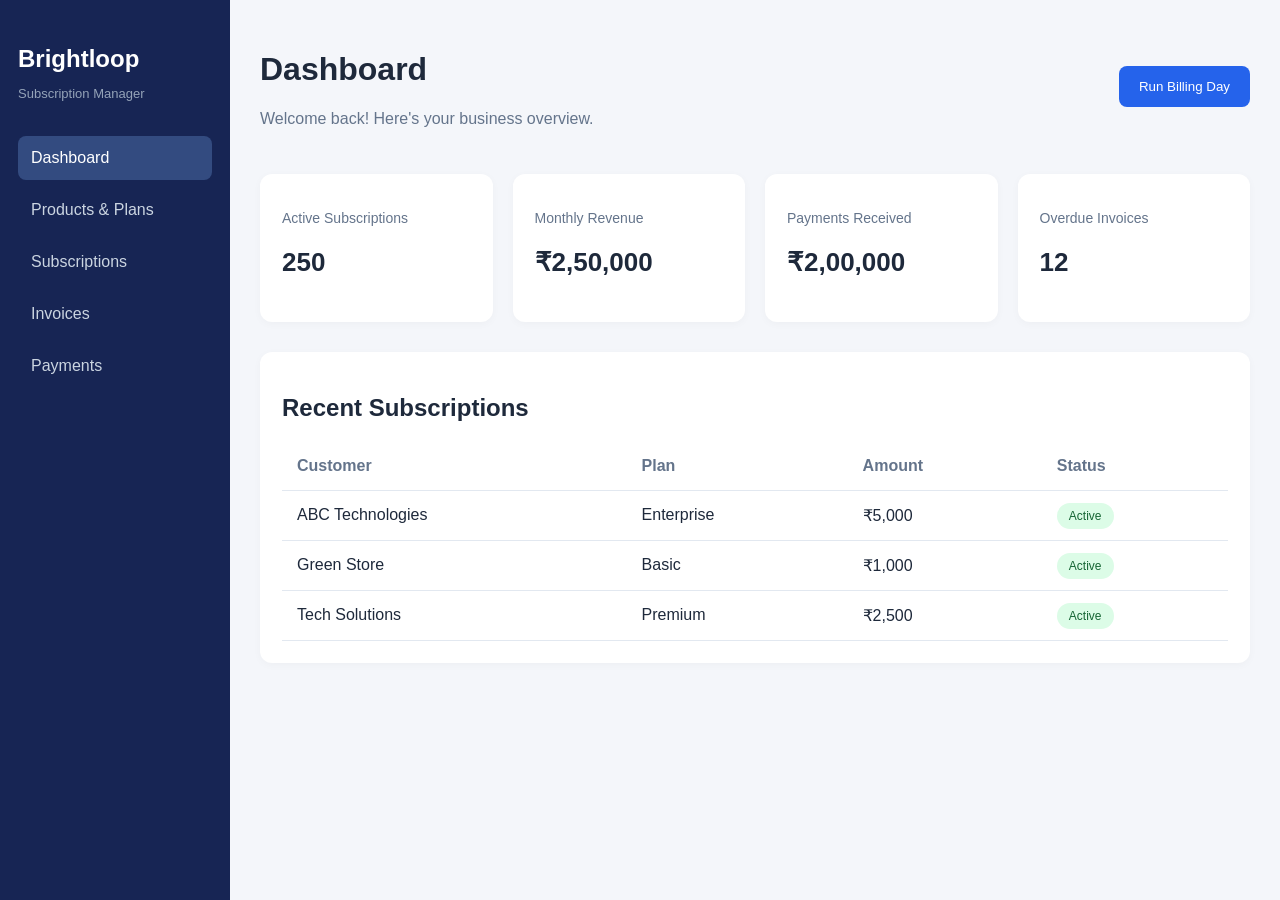
==== index.html @ ba72cec9 "Add Products and Plans page" ====
<!doctype html>
<html lang="en">
  <head>
    <meta charset="UTF-8" />
    <meta name="viewport" content="width=device-width, initial-scale=1.0" />
    <title>Brightloop | Subscription Management</title>
    <link rel="stylesheet" href="styles.css" />
  </head>

  <body>
    <aside class="sidebar">
      <h2>Brightloop</h2>
      <p class="subtitle">Subscription Manager</p>

      <nav>
        <a href="#" class="active" data-page="dashboardPage">Dashboard</a>
        <a href="#" data-page="productsPage">Products &amp; Plans</a>
        <a href="#">Subscriptions</a>
        <a href="#">Invoices</a>
        <a href="#">Payments</a>
      </nav>
    </aside>

    <main class="main">
      <header>
        <div>
          <h1 id="pageTitle">Dashboard</h1>
          <p id="pageDescription">
            Welcome back! Here's your business overview.
          </p>
        </div>
        <button id="billingBtn" type="button">Run Billing Day</button>
      </header>

      <section id="dashboardPage">
        <section class="cards">
          <div class="card">
            <p>Active Subscriptions</p>
            <h2 id="activeCount">250</h2>
          </div>

          <div class="card">
            <p>Monthly Revenue</p>
            <h2 id="revenue">₹2,50,000</h2>
          </div>

          <div class="card">
            <p>Payments Received</p>
            <h2>₹2,00,000</h2>
          </div>

          <div class="card">
            <p>Overdue Invoices</p>
            <h2>12</h2>
          </div>
        </section>

        <section class="panel">
          <h2>Recent Subscriptions</h2>

          <table>
            <thead>
              <tr>
                <th>Customer</th>
                <th>Plan</th>
                <th>Amount</th>
                <th>Status</th>
              </tr>
            </thead>
            <tbody id="subscriptionTable"></tbody>
          </table>
        </section>
      </section>

      <section id="productsPage" hidden>
        <div class="panel">
          <h2>Add New Product</h2>

          <form id="productForm">
            <input
              id="productName"
              type="text"
              placeholder="Product name"
              required
            />

            <input
              id="productPrice"
              type="number"
              placeholder="Sales price"
              min="0"
              step="0.01"
              required
            />

            <select id="productType" required>
              <option value="">Select product type</option>
              <option value="Software">Software</option>
              <option value="Add-on">Add-on</option>
              <option value="Service">Service</option>
            </select>

            <button type="submit">Add Product</button>
          </form>
        </div>

        <div class="panel">
          <h2>Products &amp; Plans</h2>

          <table>
            <thead>
              <tr>
                <th>Product</th>
                <th>Type</th>
                <th>Sales Price</th>
              </tr>
            </thead>
            <tbody id="productTable"></tbody>
          </table>
        </div>
      </section>
    </main>

    <script src="app.js"></script>
  </body>
</html>
---- styles.css ----
* {
    box-sizing: border-box;
}

body {
    margin: 0;
    font-family: Arial, sans-serif;
    background: #f4f6fa;
    color: #1e293b;
}

.sidebar {
    position: fixed;
    width: 230px;
    height: 100vh;
    background: #172554;
    color: white;
    padding: 25px 18px;
}

.sidebar h2 {
    margin-bottom: 5px;
}

.subtitle {
    color: #94a3b8;
    font-size: 13px;
    margin-bottom: 35px;
}

nav a {
    display: block;
    color: #cbd5e1;
    text-decoration: none;
    padding: 13px;
    margin-bottom: 8px;
    border-radius: 8px;
}

nav a:hover,
nav a.active {
    background: #334b80;
    color: white;
}

.main {
    margin-left: 230px;
    padding: 30px;
}

header {
    display: flex;
    justify-content: space-between;
    align-items: center;
    margin-bottom: 30px;
}

header p {
    color: #64748b;
}

button {
    background: #2563eb;
    color: white;
    border: none;
    padding: 13px 20px;
    border-radius: 8px;
    cursor: pointer;
}

.cards {
    display: grid;
    grid-template-columns: repeat(4, 1fr);
    gap: 20px;
    margin-bottom: 30px;
}

.card, .panel {
    background: white;
    padding: 22px;
    border-radius: 12px;
    box-shadow: 0 2px 8px #00000008;
}

.card p {
    color: #64748b;
    font-size: 14px;
}

.card h2 {
    font-size: 26px;
}

.panel {
    overflow-x: auto;
}

table {
    width: 100%;
    border-collapse: collapse;
    margin-top: 20px;
}

th, td {
    text-align: left;
    padding: 15px;
    border-bottom: 1px solid #e2e8f0;
}

th {
    color: #64748b;
}

.status {
    background: #dcfce7;
    color: #166534;
    padding: 6px 12px;
    border-radius: 20px;
    font-size: 12px;
}

@media (max-width: 900px) {
    .cards {
        grid-template-columns: repeat(2, 1fr);
    }
}

@media (max-width: 600px) {
    .sidebar {
        position: static;
        width: 100%;
        height: auto;
    }

    .main {
        margin-left: 0;
        padding: 15px;
    }

    header {
        align-items: flex-start;
        flex-direction: column;
        gap: 15px;
    }
}
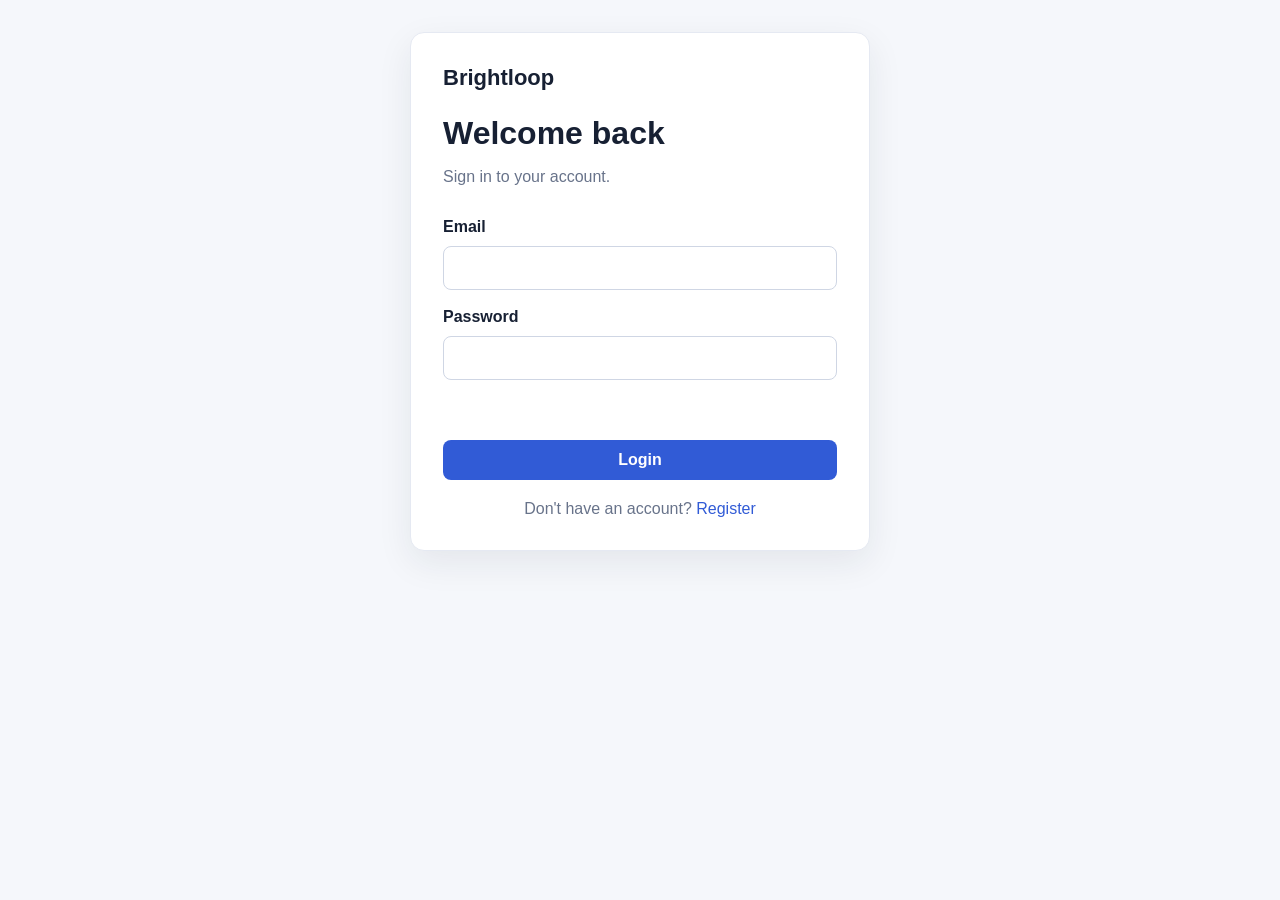
==== commit 9a922db8: "Improvisation" ====
--- a/index.html
+++ b/index.html
@@ -12,115 +12,275 @@
       <h2>Brightloop</h2>
       <p class="subtitle">Subscription Manager</p>
 
-      <nav>
-        <a href="#" class="active" data-page="dashboardPage">Dashboard</a>
-        <a href="#" data-page="productsPage">Products &amp; Plans</a>
-        <a href="#">Subscriptions</a>
-        <a href="#">Invoices</a>
-        <a href="#">Payments</a>
+      <nav id="mainNav">
+        <a href="#" data-page="dashboardPage" data-roles="admin,staff">Dashboard</a>
+        <a href="#" data-page="productsPage" data-roles="admin,staff">Products &amp; Plans</a>
+        <a href="#" data-page="subscriptionsPage" data-roles="admin,staff,customer">Subscriptions</a>
+        <a href="#" data-page="invoicesPage" data-roles="admin,staff,customer">Invoices</a>
+        <a href="#" data-page="paymentsPage" data-roles="admin,staff">Payments</a>
+        <a href="#" data-page="discountsPage" data-roles="admin,staff">Discounts</a>
+        <a href="#" data-page="staffPage" data-roles="admin">Team</a>
       </nav>
+
+      <p class="subtitle" id="userInfo"></p>
+      <button id="logoutBtn" type="button">Log out</button>
     </aside>
 
     <main class="main">
       <header>
         <div>
           <h1 id="pageTitle">Dashboard</h1>
-          <p id="pageDescription">
-            Welcome back! Here's your business overview.
-          </p>
-        </div>
-        <button id="billingBtn" type="button">Run Billing Day</button>
+          <p id="pageDescription">Welcome back! Here's your business overview.</p>
+        </div>
+        <button id="runBillingBtn" type="button" data-roles="admin,staff">Run Billing Day</button>
       </header>
 
-      <section id="dashboardPage">
+      <!-- ================= DASHBOARD ================= -->
+      <section id="dashboardPage" hidden>
+        <div class="panel">
+          <h2>Filter</h2>
+          <form id="dashFilterForm">
+            <label>From <input id="dashFrom" type="date" /></label>
+            <label>To <input id="dashTo" type="date" /></label>
+            <button type="submit">Apply</button>
+          </form>
+        </div>
+
         <section class="cards">
-          <div class="card">
-            <p>Active Subscriptions</p>
-            <h2 id="activeCount">250</h2>
-          </div>
-
-          <div class="card">
-            <p>Monthly Revenue</p>
-            <h2 id="revenue">₹2,50,000</h2>
-          </div>
-
-          <div class="card">
-            <p>Payments Received</p>
-            <h2>₹2,00,000</h2>
-          </div>
-
-          <div class="card">
-            <p>Overdue Invoices</p>
-            <h2>12</h2>
-          </div>
+          <div class="card"><p>Active Subscriptions</p><h2 id="activeCount">0</h2></div>
+          <div class="card"><p>Monthly Recurring Revenue</p><h2 id="revenue">₹0</h2></div>
+          <div class="card"><p>Payments Received</p><h2 id="paymentsReceived">₹0</h2></div>
+          <div class="card"><p>Outstanding</p><h2 id="outstandingAmount">₹0</h2></div>
+          <div class="card"><p>Overdue Invoices</p><h2 id="overdueCount">0</h2></div>
+        </section>
+
+        <section class="panel">
+          <h2>Overdue Invoices</h2>
+          <table>
+            <thead>
+              <tr><th>Invoice</th><th>Customer</th><th>Due Date</th><th>Outstanding</th></tr>
+            </thead>
+            <tbody id="overdueTable"></tbody>
+          </table>
         </section>
 
         <section class="panel">
           <h2>Recent Subscriptions</h2>
-
-          <table>
-            <thead>
-              <tr>
-                <th>Customer</th>
-                <th>Plan</th>
-                <th>Amount</th>
-                <th>Status</th>
-              </tr>
+          <table>
+            <thead>
+              <tr><th>Customer</th><th>Plan</th><th>Number</th><th>Status</th></tr>
             </thead>
             <tbody id="subscriptionTable"></tbody>
           </table>
         </section>
       </section>
 
+      <!-- ================= PRODUCTS & PLANS ================= -->
       <section id="productsPage" hidden>
-        <div class="panel">
+        <div class="panel" data-roles="admin">
+          <h2>Add Tax</h2>
+          <form id="taxForm">
+            <input id="taxName" type="text" placeholder="Tax name (e.g. GST 18%)" required />
+            <input id="taxRate" type="number" placeholder="Rate %" min="0" step="0.01" required />
+            <button type="submit">Add Tax</button>
+          </form>
+        </div>
+
+        <div class="panel" data-roles="admin">
           <h2>Add New Product</h2>
-
           <form id="productForm">
-            <input
-              id="productName"
-              type="text"
-              placeholder="Product name"
-              required
-            />
-
-            <input
-              id="productPrice"
-              type="number"
-              placeholder="Sales price"
-              min="0"
-              step="0.01"
-              required
-            />
-
+            <input id="productName" type="text" placeholder="Product name" required />
             <select id="productType" required>
               <option value="">Select product type</option>
               <option value="Software">Software</option>
               <option value="Add-on">Add-on</option>
               <option value="Service">Service</option>
             </select>
-
+            <input id="productPrice" type="number" placeholder="Sales price" min="0" step="0.01" required />
+            <input id="productCost" type="number" placeholder="Cost price" min="0" step="0.01" required />
+            <select id="productTax"></select>
+            <input id="productNotes" type="text" placeholder="Notes" />
             <button type="submit">Add Product</button>
           </form>
         </div>
 
-        <div class="panel">
-          <h2>Products &amp; Plans</h2>
-
-          <table>
-            <thead>
-              <tr>
-                <th>Product</th>
-                <th>Type</th>
-                <th>Sales Price</th>
-              </tr>
+        <div class="panel" data-roles="admin">
+          <h2>Add Product Variant</h2>
+          <form id="variantForm">
+            <select id="variantProduct" required></select>
+            <input id="variantName" type="text" placeholder="Variant (e.g. Brand: Odoo)" required />
+            <input id="variantExtra" type="number" placeholder="Extra price (e.g. 560)" step="0.01" required />
+            <button type="submit">Add Variant</button>
+          </form>
+        </div>
+
+        <div class="panel">
+          <h2>Products</h2>
+          <table>
+            <thead>
+              <tr><th>Product</th><th>Type</th><th>Sales Price</th><th>Cost</th><th>Tax</th><th>Variants</th></tr>
             </thead>
             <tbody id="productTable"></tbody>
           </table>
         </div>
+
+        <div class="panel" data-roles="admin">
+          <h2>Add Plan</h2>
+          <form id="planForm">
+            <input id="planName" type="text" placeholder="Plan name" required />
+            <select id="planPeriod" required>
+              <option value="daily">Daily</option>
+              <option value="weekly">Weekly</option>
+              <option value="monthly" selected>Monthly</option>
+              <option value="yearly">Yearly</option>
+            </select>
+            <input id="planPrice" type="number" placeholder="Price" min="0" step="0.01" required />
+            <input id="planMinQty" type="number" placeholder="Minimum quantity" min="1" value="1" />
+            <label>Available from <input id="planStart" type="date" /></label>
+            <label>Available until <input id="planEnd" type="date" /></label>
+            <label><input id="planAutoClose" type="checkbox" /> Close automatically at end date</label>
+            <label><input id="planAllowPause" type="checkbox" checked /> Allow pause / renew / early close</label>
+            <button type="submit">Add Plan</button>
+          </form>
+        </div>
+
+        <div class="panel">
+          <h2>Plans</h2>
+          <table>
+            <thead>
+              <tr><th>Plan</th><th>Billing</th><th>Price</th><th>Min Qty</th><th>Available</th><th>Status</th><th>Actions</th></tr>
+            </thead>
+            <tbody id="planTable"></tbody>
+          </table>
+        </div>
+      </section>
+
+      <!-- ================= SUBSCRIPTIONS ================= -->
+      <section id="subscriptionsPage" hidden>
+        <div class="panel" data-roles="admin,staff">
+          <h2>Add Subscription</h2>
+          <form id="subscriptionForm">
+            <select id="subCustomer" required></select>
+            <select id="subTemplate"></select>
+            <select id="subPlan"></select>
+            <label>Start <input id="subStart" type="date" required /></label>
+            <label>Expiry <input id="subExpiry" type="date" required /></label>
+            <input id="subTerms" type="text" placeholder="Payment terms" value="Net 15" required />
+
+            <h3>Product lines</h3>
+            <select id="lineProduct"></select>
+            <select id="lineVariant"></select>
+            <input id="lineQty" type="number" min="1" value="1" />
+            <button type="button" id="addLineBtn">Add line</button>
+            <ul id="pendingLines"></ul>
+            <p><small>If you pick a template and add no lines, the template's lines are used.</small></p>
+
+            <button type="submit">Create Subscription</button>
+          </form>
+        </div>
+
+        <div class="panel">
+          <h2>Subscriptions</h2>
+          <input id="subSearch" type="text" placeholder="Search number or email" />
+          <select id="subStatusFilter">
+            <option value="">All statuses</option>
+            <option>Draft</option><option>Quotation</option><option>Confirmed</option>
+            <option>Active</option><option>Closed</option>
+          </select>
+          <table>
+            <thead>
+              <tr><th>Number</th><th>Customer</th><th>Plan</th><th>Start → Expiry</th><th>Status</th><th>Actions</th></tr>
+            </thead>
+            <tbody id="allSubscriptionsTable"></tbody>
+          </table>
+        </div>
+      </section>
+
+      <!-- ================= INVOICES ================= -->
+      <section id="invoicesPage" hidden>
+        <div class="panel">
+          <h2>Invoices</h2>
+          <input id="invSearch" type="text" placeholder="Search invoice or email" />
+          <select id="invStatusFilter">
+            <option value="">All statuses</option>
+            <option>Draft</option><option>Confirmed</option><option>Paid</option><option>Cancelled</option>
+          </select>
+          <label><input id="invOverdueOnly" type="checkbox" /> Overdue only</label>
+          <table>
+            <thead>
+              <tr><th>Invoice</th><th>Customer</th><th>Period</th><th>Total</th><th>Outstanding</th><th>Due Date</th><th>Status</th><th>Actions</th></tr>
+            </thead>
+            <tbody id="invoiceTable"></tbody>
+          </table>
+        </div>
+      </section>
+
+      <!-- ================= PAYMENTS ================= -->
+      <section id="paymentsPage" hidden>
+        <div class="panel">
+          <h2>Payments</h2>
+          <table>
+            <thead>
+              <tr><th>Payment ID</th><th>Invoice</th><th>Customer</th><th>Amount</th><th>Payment Date</th><th>Method</th><th>Note</th></tr>
+            </thead>
+            <tbody id="paymentTable"></tbody>
+          </table>
+        </div>
+      </section>
+
+      <!-- ================= DISCOUNTS ================= -->
+      <section id="discountsPage" hidden>
+        <div class="panel" data-roles="admin">
+          <h2>Create Discount Rule</h2>
+          <form id="discountForm">
+            <input id="discCode" type="text" placeholder="Code (e.g. SEATS10)" required />
+            <select id="discType">
+              <option value="percentage">Percentage</option>
+              <option value="fixed">Fixed amount</option>
+            </select>
+            <input id="discValue" type="number" placeholder="Value" min="0" step="0.01" required />
+            <input id="discMinAmount" type="number" placeholder="Minimum purchase amount" min="0" value="0" />
+            <input id="discMinQty" type="number" placeholder="Minimum quantity" min="1" value="1" />
+            <label>Start <input id="discStart" type="date" /></label>
+            <label>End <input id="discEnd" type="date" /></label>
+            <input id="discMaxUses" type="number" placeholder="Maximum uses" min="1" />
+            <select id="discAppliesTo">
+              <option value="subscription">Whole subscriptions</option>
+              <option value="product">A specific product</option>
+            </select>
+            <select id="discProduct"></select>
+            <button type="submit">Create Discount</button>
+          </form>
+        </div>
+
+        <div class="panel">
+          <h2>Discount Rules</h2>
+          <table>
+            <thead>
+              <tr><th>Code</th><th>Value</th><th>Minimum</th><th>Dates</th><th>Used</th><th>Applies to</th></tr>
+            </thead>
+            <tbody id="discountTable"></tbody>
+          </table>
+        </div>
+      </section>
+
+      <!-- ================= TEAM (admin) ================= -->
+      <section id="staffPage" hidden>
+        <div class="panel" data-roles="admin">
+          <h2>Add Staff Member</h2>
+          <form id="staffForm">
+            <input id="staffName" type="text" placeholder="Full name" required />
+            <input id="staffEmail" type="email" placeholder="Email" required />
+            <input id="staffPassword" type="password" placeholder="Temporary password" required />
+            <button type="submit">Add Staff</button>
+          </form>
+        </div>
       </section>
     </main>
 
+    <div id="toast"></div>
+
+    <script src="auth.js"></script>
     <script src="app.js"></script>
   </body>
-</html>
+</html>
--- a/styles.css
+++ b/styles.css
@@ -1,145 +1,335 @@
 * {
-    box-sizing: border-box;
+  box-sizing: border-box;
+}
+
+:root {
+  font-family: Arial, Helvetica, sans-serif;
+  color: #172033;
+  background: #f5f7fb;
 }
 
 body {
-    margin: 0;
-    font-family: Arial, sans-serif;
-    background: #f4f6fa;
-    color: #1e293b;
+  margin: 0;
+}
+
+a {
+  color: #315bd6;
+  text-decoration: none;
+}
+
+a:hover {
+  text-decoration: underline;
+}
+
+button,
+input {
+  font: inherit;
+}
+
+button {
+  cursor: pointer;
+}
+
+.topbar {
+  min-height: 72px;
+  padding: 16px 28px;
+  background: #ffffff;
+  border-bottom: 1px solid #e5e9f2;
+  display: flex;
+  align-items: center;
+  justify-content: space-between;
+  gap: 20px;
+}
+
+.brand {
+  color: #172033;
+  font-size: 22px;
+  font-weight: 700;
+}
+
+.topbar-actions,
+.auth-links {
+  display: flex;
+  align-items: center;
+  gap: 16px;
+}
+
+.button-link,
+button {
+  border: 0;
+  border-radius: 8px;
+  padding: 11px 16px;
+  background: #315bd6;
+  color: #ffffff;
+  font-weight: 600;
+}
+
+.button-link {
+  display: inline-block;
+}
+
+button:hover,
+.button-link:hover {
+  background: #2448b5;
+  text-decoration: none;
+}
+
+#logoutBtn {
+  background: #e9edf5;
+  color: #172033;
+}
+
+#logoutBtn:hover {
+  background: #dce2ee;
+}
+
+.dashboard {
+  display: grid;
+  grid-template-columns: 220px minmax(0, 1fr);
+  min-height: calc(100vh - 72px);
 }
 
 .sidebar {
-    position: fixed;
-    width: 230px;
-    height: 100vh;
-    background: #172554;
-    color: white;
-    padding: 25px 18px;
+  padding: 24px 16px;
+  background: #ffffff;
+  border-right: 1px solid #e5e9f2;
 }
 
 .sidebar h2 {
-    margin-bottom: 5px;
-}
-
-.subtitle {
-    color: #94a3b8;
-    font-size: 13px;
-    margin-bottom: 35px;
-}
-
-nav a {
-    display: block;
-    color: #cbd5e1;
-    text-decoration: none;
-    padding: 13px;
-    margin-bottom: 8px;
-    border-radius: 8px;
-}
-
-nav a:hover,
-nav a.active {
-    background: #334b80;
-    color: white;
-}
-
-.main {
-    margin-left: 230px;
-    padding: 30px;
-}
-
-header {
-    display: flex;
-    justify-content: space-between;
-    align-items: center;
-    margin-bottom: 30px;
-}
-
-header p {
-    color: #64748b;
-}
-
-button {
-    background: #2563eb;
-    color: white;
-    border: none;
-    padding: 13px 20px;
-    border-radius: 8px;
-    cursor: pointer;
-}
-
-.cards {
-    display: grid;
-    grid-template-columns: repeat(4, 1fr);
-    gap: 20px;
-    margin-bottom: 30px;
-}
-
-.card, .panel {
-    background: white;
-    padding: 22px;
-    border-radius: 12px;
-    box-shadow: 0 2px 8px #00000008;
-}
-
-.card p {
-    color: #64748b;
-    font-size: 14px;
-}
-
-.card h2 {
-    font-size: 26px;
-}
-
+  margin: 0 0 18px;
+  font-size: 16px;
+}
+
+.sidebar a {
+  display: block;
+  padding: 12px;
+  margin-bottom: 6px;
+  border-radius: 8px;
+  color: #48536a;
+}
+
+.sidebar a.active,
+.sidebar a:hover {
+  background: #edf2ff;
+  color: #315bd6;
+  text-decoration: none;
+}
+
+.main-content {
+  min-width: 0;
+  padding: 28px;
+}
+
+.page-heading {
+  display: flex;
+  align-items: center;
+  justify-content: space-between;
+  gap: 16px;
+  margin-bottom: 24px;
+}
+
+.page-heading h1 {
+  margin: 0 0 8px;
+}
+
+.page-heading p {
+  margin: 0;
+  color: #68738a;
+}
+
+.stats-grid {
+  display: grid;
+  grid-template-columns: repeat(4, minmax(0, 1fr));
+  gap: 16px;
+  margin-bottom: 24px;
+}
+
+.stat-card,
 .panel {
-    overflow-x: auto;
+  background: #ffffff;
+  border: 1px solid #e5e9f2;
+  border-radius: 12px;
+  padding: 20px;
+}
+
+.stat-card p {
+  margin: 0 0 12px;
+  color: #68738a;
+}
+
+.stat-card h2 {
+  margin: 0;
+  font-size: 25px;
+}
+
+.panel h2 {
+  margin: 0 0 18px;
+  font-size: 18px;
+}
+
+.table-wrap {
+  overflow-x: auto;
 }
 
 table {
-    width: 100%;
-    border-collapse: collapse;
-    margin-top: 20px;
-}
-
-th, td {
-    text-align: left;
-    padding: 15px;
-    border-bottom: 1px solid #e2e8f0;
+  width: 100%;
+  border-collapse: collapse;
+  text-align: left;
+}
+
+th,
+td {
+  padding: 14px 12px;
+  border-bottom: 1px solid #e9edf4;
+  white-space: nowrap;
 }
 
 th {
-    color: #64748b;
+  color: #68738a;
+  font-size: 13px;
 }
 
 .status {
-    background: #dcfce7;
-    color: #166534;
-    padding: 6px 12px;
-    border-radius: 20px;
-    font-size: 12px;
+  display: inline-block;
+  padding: 5px 9px;
+  border-radius: 20px;
+  font-size: 12px;
+}
+
+.active-status {
+  background: #e5f7ed;
+  color: #197344;
+}
+
+.pending-status {
+  background: #fff3d8;
+  color: #8a5b00;
+}
+
+/* Login and registration pages */
+.auth-page {
+  min-height: 100vh;
+  padding: 32px 16px;
+  display: flex;
+  justify-content: center;
+  align-items: flex-start;
+  background: #f5f7fb;
+}
+
+.auth-card {
+  width: 100%;
+  max-width: 460px;
+  padding: 32px;
+  background: #ffffff;
+  border: 1px solid #e5e9f2;
+  border-radius: 14px;
+  box-shadow: 0 12px 35px rgba(23, 32, 51, 0.08);
+}
+
+.auth-card h1 {
+  margin: 24px 0 8px;
+}
+
+.auth-card > p {
+  color: #68738a;
+}
+
+.auth-card form {
+  display: flex;
+  flex-direction: column;
+  gap: 10px;
+  margin-top: 24px;
+}
+
+.auth-card label {
+  margin-top: 8px;
+  font-weight: 600;
+}
+
+.auth-card input:not([type="checkbox"]) {
+  width: 100%;
+  padding: 12px;
+  border: 1px solid #cfd6e4;
+  border-radius: 8px;
+  background: #ffffff;
+}
+
+.auth-card input:focus {
+  outline: 2px solid #b9c9ff;
+  border-color: #315bd6;
+}
+
+.auth-card small {
+  color: #68738a;
+  line-height: 1.5;
+}
+
+.checkbox-label {
+  display: flex;
+  align-items: flex-start;
+  gap: 10px;
+  font-weight: 400 !important;
+}
+
+.checkbox-label input {
+  margin-top: 3px;
+}
+
+.full-button {
+  width: 100%;
+  margin-top: 12px;
+}
+
+.form-message {
+  min-height: 20px;
+  margin: 4px 0;
+  color: #b42318;
+  font-size: 14px;
+}
+
+.auth-footer {
+  margin: 20px 0 0;
+  text-align: center;
 }
 
 @media (max-width: 900px) {
-    .cards {
-        grid-template-columns: repeat(2, 1fr);
-    }
-}
-
-@media (max-width: 600px) {
-    .sidebar {
-        position: static;
-        width: 100%;
-        height: auto;
-    }
-
-    .main {
-        margin-left: 0;
-        padding: 15px;
-    }
-
-    header {
-        align-items: flex-start;
-        flex-direction: column;
-        gap: 15px;
-    }
+  .stats-grid {
+    grid-template-columns: repeat(2, minmax(0, 1fr));
+  }
+}
+
+@media (max-width: 650px) {
+  .topbar {
+    padding: 14px 16px;
+    flex-wrap: wrap;
+  }
+
+  .dashboard {
+    grid-template-columns: 1fr;
+  }
+
+  .sidebar {
+    border-right: 0;
+    border-bottom: 1px solid #e5e9f2;
+  }
+
+  .main-content {
+    padding: 18px 16px;
+  }
+
+  .page-heading {
+    align-items: flex-start;
+    flex-direction: column;
+  }
+
+  .stats-grid {
+    grid-template-columns: 1fr;
+  }
+
+  .auth-card {
+    padding: 24px 20px;
+  }
+}
+[hidden] {
+  display: none !important;
 }
